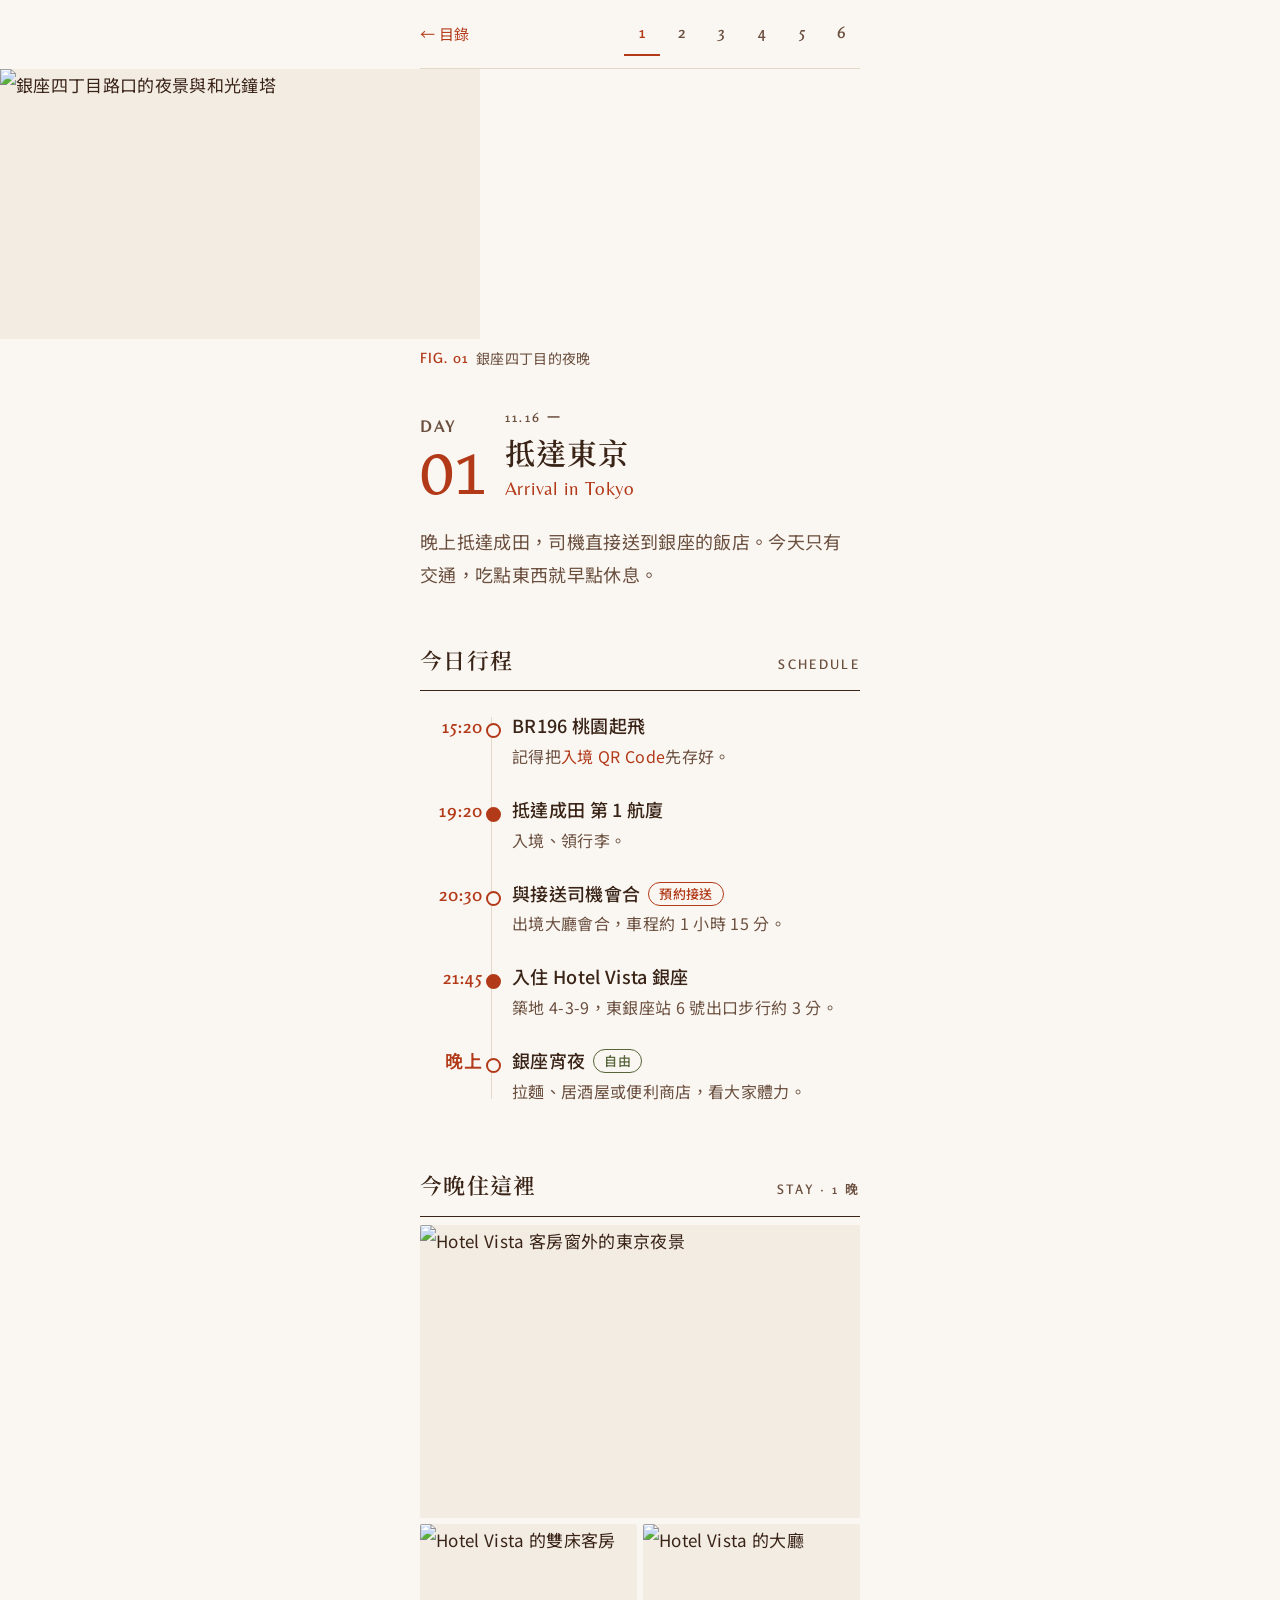
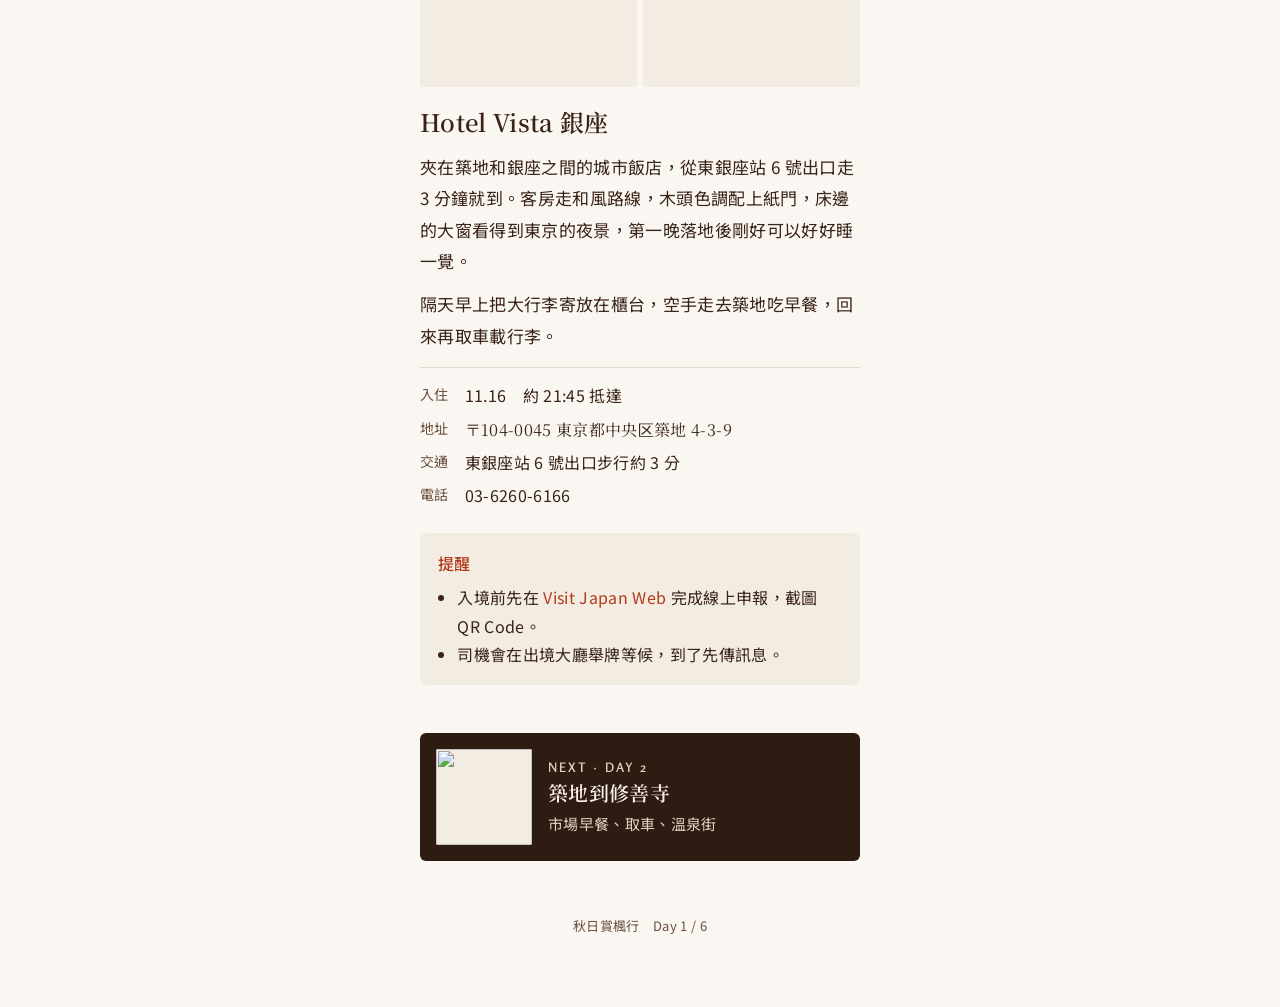
==== day1.html @ c66b7f4b "Add files via upload" ====
<!doctype html>
<html lang="zh-Hant">
<head>
<meta charset="utf-8">
<meta name="viewport" content="width=device-width, initial-scale=1">
<title>Day 1 抵達東京｜秋日賞楓行</title>
<meta property="og:title" content="Day 1 抵達東京｜秋日賞楓行">
<meta property="og:description" content="東京・伊豆・河口湖｜2026.11.16–21 六日溫泉賞楓漫遊">
<link rel="preconnect" href="https://fonts.googleapis.com">
<link rel="preconnect" href="https://fonts.gstatic.com" crossorigin>
<link href="https://fonts.googleapis.com/css2?family=Belleza&amp;family=Noto+Serif+TC:wght@500;600&amp;family=Noto+Sans+TC:wght@400;500&amp;family=Rosario:wght@400;500;600&amp;display=swap" rel="stylesheet">
<style>
body{margin:0;background:#faf7f2}
</style>
<link rel="stylesheet" href="theme.css">
</head>
<body>
<div class="pg">
  <div class="wrap">
    <nav class="topbar" aria-label="頁面導覽">
      <a class="back" href="index.html">← 目錄</a>
      <div class="pager"><a class="on" href="day1.html" aria-current="page">1</a><a href="day2.html">2</a><a href="day3.html">3</a><a href="day4.html">4</a><a href="day5.html">5</a><a href="day6.html">6</a></div>
    </nav>
  </div>

  <figure class="full" style="margin: 0;">
    <div class="ph" style="aspect-ratio: 16 / 9; border-radius: 0;"><img src="images/a27884b0b924a33c79b24aefd55dd2b0.jpg" alt="銀座四丁目路口的夜景與和光鐘塔" style="object-position: 50% 50%;"></div>
  </figure>

  <main class="wrap">
    <p class="cap"><b>FIG. 01</b>銀座四丁目的夜晚</p>

    <header class="dayhead">
      <div class="daynum"><small>DAY</small>01</div>
      <div>
        <p class="eyebrow">11.16 一</p>
        <h1 class="daytitle">抵達東京<span class="daysub">Arrival in Tokyo</span></h1>
      </div>
    </header>
    <p class="lead">晚上抵達成田，司機直接送到銀座的飯店。今天只有交通，吃點東西就早點休息。</p>

    <div class="sect"><h3>今日行程</h3><span class="eyebrow">Schedule</span></div>
    <ol class="stops">
      <li class="stop"><span class="t">15:20</span><div><h4>BR196 桃園起飛</h4><p>記得把<a class="map" href="https://www.vjw.digital.go.jp/" style="color: var(--maple);">入境 QR Code</a>先存好。</p></div></li>
      <li class="stop key"><span class="t">19:20</span><div><h4><a class="map" href="https://www.google.com/maps/search/?api=1&amp;query=%E6%88%90%E7%94%B0%E7%A9%BA%E6%B8%AF%20%E7%AC%AC1%E3%82%BF%E3%83%BC%E3%83%9F%E3%83%8A%E3%83%AB">抵達成田 第 1 航廈</a></h4><p>入境、領行李。</p></div></li>
      <li class="stop"><span class="t">20:30</span><div><h4>與接送司機會合<span class="tag m">預約接送</span></h4><p>出境大廳會合，車程約 1 小時 15 分。</p></div></li>
      <li class="stop key"><span class="t">21:45</span><div><h4>入住 <a class="map" href="https://www.google.com/maps/search/?api=1&amp;query=%E6%9D%B1%E4%BA%AC%E9%83%BD%E4%B8%AD%E5%A4%AE%E5%8C%BA%E7%AF%89%E5%9C%B04-3-9%20%E3%83%9B%E3%83%86%E3%83%AB%E3%83%93%E3%82%B9%E3%82%BF">Hotel Vista 銀座</a></h4><p>築地 4-3-9，東銀座站 6 號出口步行約 3 分。</p></div></li>
      <li class="stop"><span class="t">晚上</span><div><h4>銀座宵夜<span class="tag">自由</span></h4><p>拉麵、居酒屋或便利商店，看大家體力。</p></div></li>
    </ol>

    <div class="sect"><h3>今晚住這裡</h3><span class="eyebrow">Stay · 1 晚</span></div>
    <div class="ph" style="aspect-ratio: 3 / 2;"><img src="images/d02bcaf0a21c6d61e58b4d579644eab6.jpg" alt="Hotel Vista 客房窗外的東京夜景"></div>
    <div class="duo">
      <div class="ph"><img src="images/f8b7f139d33cedc8f0331307c305b56c.jpg" alt="Hotel Vista 的雙床客房"></div>
      <div class="ph"><img src="images/084d3ec6308619ab11140fa03f5c2f76.jpg" alt="Hotel Vista 的大廳"></div>
    </div>
    <h4 class="stayname"><a class="map" href="https://www.google.com/maps/search/?api=1&amp;query=%E6%9D%B1%E4%BA%AC%E9%83%BD%E4%B8%AD%E5%A4%AE%E5%8C%BA%E7%AF%89%E5%9C%B04-3-9%20%E3%83%9B%E3%83%86%E3%83%AB%E3%83%93%E3%82%B9%E3%82%BF">Hotel Vista 銀座</a></h4>
    <p class="spot-body">夾在築地和銀座之間的城市飯店，從東銀座站 6 號出口走 3 分鐘就到。客房走和風路線，木頭色調配上紙門，床邊的大窗看得到東京的夜景，第一晚落地後剛好可以好好睡一覺。</p>
    <p class="spot-body">隔天早上把大行李寄放在櫃台，空手走去築地吃早餐，回來再取車載行李。</p>
    <dl class="facts">
      <dt>入住</dt><dd>11.16　約 21:45 抵達</dd>
      <dt>地址</dt><dd class="jp">〒104-0045 東京都中央区築地 4-3-9</dd>
      <dt>交通</dt><dd>東銀座站 6 號出口步行約 3 分</dd>
      <dt>電話</dt><dd>03-6260-6166</dd>
    </dl>

    <div class="note">
      <h5>提醒</h5>
      <ul><li>入境前先在 <a class="map" href="https://www.vjw.digital.go.jp/" style="color: var(--maple);">Visit Japan Web</a> 完成線上申報，截圖 QR Code。</li><li>司機會在出境大廳舉牌等候，到了先傳訊息。</li></ul>
    </div>

    <a class="next" href="day2.html">
      <div class="ph"><img src="images/4e42da430dfc65bd4dbfb2f222ad8313.jpg" alt=""></div>
      <div><small>NEXT · DAY 2</small><strong>築地到修善寺</strong><span>市場早餐、取車、溫泉街</span></div>
    </a>

    <p class="foot">秋日賞楓行　Day 1 / 6</p>
  </main>
</div>
</body>
</html>
---- theme.css ----
/* 秋日賞楓行 — shared page styles, from the 秋日家族旅行 design system (tokens copied below). */
:root {
  --paper: #faf7f2;
  --paper-deep: #f2ece3;
  --espresso: #2e1b11;
  --ink: #3a2417;
  --ink-soft: #6b4f3f;
  --maple: #b23a19;
  --maple-deep: #8e2b14;
  --on-maple: #fff6ea;
  --cream: #fbf3e6;
  --cream-soft: #e3d2bb;
  --ginkgo: #d9962f;
  --moss: #56653a;
  --rule: #e4d9c9;
  --focus: #8e2b14;
  --font-serif: "Noto Serif TC", "Noto Serif JP", "Songti TC", serif;
  --font-sans: "Noto Sans TC", "PingFang TC", "Heiti TC", sans-serif;
  --font-accent: "Rosario", "Noto Sans TC", sans-serif;
  --font-title: "Belleza", "Rosario", "Noto Sans TC", sans-serif;
}

* { box-sizing: border-box; }
a { color: var(--maple); text-underline-offset: 3px; }
a:hover { color: var(--maple-deep); }
a.map, a.map:hover { color: inherit; text-decoration: none; }
:focus-visible { outline: 2px solid var(--focus); outline-offset: 3px; }

.pg { min-height: 100%; background: var(--paper); color: var(--ink); font-family: var(--font-sans); font-size: 17px; line-height: 1.85; letter-spacing: 0.02em; -webkit-font-smoothing: antialiased; }
.wrap { max-width: 480px; margin: 0 auto; padding-inline: 20px; }
.full { max-width: 480px; margin: 0 auto; }

.eyebrow { margin: 0; font-family: var(--font-accent); font-size: 13px; font-weight: 600; letter-spacing: 0.18em; text-transform: uppercase; color: var(--ink-soft); }
.accent { font-family: var(--font-title); font-style: normal; font-weight: 400; letter-spacing: 0.04em; }

/* top bar on every inner page */
.topbar { display: flex; align-items: center; justify-content: space-between; gap: 8px; padding-block: 12px; border-bottom: 1px solid var(--rule); }
.back { display: inline-flex; align-items: center; gap: 6px; min-height: 44px; font-size: 15px; text-decoration: none; }
.pager { display: flex; gap: 4px; }
.pager a { display: grid; place-items: center; width: 36px; height: 44px; font-family: var(--font-accent); font-weight: 600; font-size: 16px; color: var(--ink-soft); text-decoration: none; border-bottom: 2px solid transparent; }
.pager a.on { color: var(--maple); border-bottom-color: var(--maple); }

/* photos */
.ph { position: relative; overflow: hidden; background: var(--paper-deep); border-radius: 2px; }
.ph img { position: absolute; inset: 0; width: 100%; height: 100%; object-fit: cover; display: block; }
.ph-empty { position: absolute; inset: 0; display: grid; place-content: center; justify-items: center; gap: 6px; color: var(--ink-soft); font-size: 14px; border: 1px dashed var(--rule); text-align: center; padding: 12px; }
.cap { margin: 8px 0 0; display: flex; gap: 8px; font-size: 14px; line-height: 1.6; color: var(--ink-soft); }
.cap b { font-family: var(--font-accent); font-weight: 600; letter-spacing: 0.08em; color: var(--maple); flex-shrink: 0; }

/* day heading */
.dayhead { display: grid; grid-template-columns: auto minmax(0, 1fr); column-gap: 16px; align-items: end; padding-block: 36px 8px; }
.daynum { font-family: var(--font-title); font-weight: 400; font-size: 68px; line-height: 0.9; color: var(--maple); }
.daynum small { display: block; font-size: 16px; font-weight: 600; letter-spacing: 0.16em; color: var(--ink-soft); margin-bottom: 6px; }
.daytitle { margin: 4px 0 0; font-family: var(--font-serif); font-weight: 600; font-size: 30px; line-height: 1.3; letter-spacing: 0.04em; text-wrap: balance; }
.daysub { display: block; margin-top: 4px; font-family: var(--font-title); font-style: normal; font-weight: 400; font-size: 19px; color: var(--maple); letter-spacing: 0.04em; }
.lead { margin: 16px 0 0; font-size: 18px; line-height: 1.85; color: var(--ink-soft); }

/* section label */
.sect { display: flex; align-items: baseline; justify-content: space-between; gap: 12px; margin: 48px 0 8px; padding-bottom: 10px; border-bottom: 1.5px solid var(--ink); }
.sect h3 { margin: 0; font-family: var(--font-serif); font-weight: 600; font-size: 22px; letter-spacing: 0.06em; }

/* schedule */
.stops { list-style: none; margin: 0; padding: 0; position: relative; }
.stops::before { content: ""; position: absolute; left: 71px; top: 18px; bottom: 18px; width: 1px; background: var(--rule); }
.stop { position: relative; display: grid; grid-template-columns: 62px minmax(0, 1fr); column-gap: 30px; padding-block: 12px; }
.stop::before { content: ""; position: absolute; left: 66px; top: 24px; width: 11px; height: 11px; border-radius: 999px; background: var(--paper); border: 2px solid var(--maple); }
.stop.key::before { background: var(--maple); }
.t { font-family: var(--font-accent); font-weight: 600; font-size: 18px; line-height: 1.7; color: var(--maple); text-align: right; }
.stop h4 { margin: 0; font-size: 18px; font-weight: 500; line-height: 1.6; }
.stop p { margin: 2px 0 0; font-size: 16px; line-height: 1.8; color: var(--ink-soft); }
.tag { display: inline-block; margin-left: 8px; padding: 0 10px; border: 1px solid currentColor; border-radius: 999px; font-size: 13px; line-height: 1.7; color: var(--moss); vertical-align: 2px; }
.tag.m { color: var(--maple); }

/* spot feature */
.spot { padding-block: 28px; border-bottom: 1px solid var(--rule); }
.spot:last-child { border-bottom: 0; }
.spot-head { display: grid; grid-template-columns: auto minmax(0, 1fr); column-gap: 12px; align-items: baseline; margin-top: 16px; }
.spot-no { font-family: var(--font-title); font-weight: 400; font-size: 30px; line-height: 1; color: var(--maple); }
.spot h4 { margin: 0; font-family: var(--font-serif); font-weight: 600; font-size: 22px; line-height: 1.45; letter-spacing: 0.03em; }
.meta { grid-column: 2; display: flex; flex-wrap: wrap; gap: 2px 14px; margin: 4px 0 0; font-size: 14px; color: var(--ink-soft); }
.spot-body { margin: 12px 0 0; font-size: 17px; line-height: 1.85; }
.side { display: grid; grid-template-columns: 42% minmax(0, 1fr); gap: 16px; align-items: start; }
.side .spot-head { margin-top: 0; grid-template-columns: minmax(0, 1fr); }
.side .meta { grid-column: 1; }

/* two-up offset photos */
.duo { display: grid; grid-template-columns: repeat(2, minmax(0, 1fr)); gap: 6px; margin-top: 6px; }
.duo .ph { aspect-ratio: 4 / 3; }

/* quote */
.quote { margin: 40px 0 8px; padding: 0; }
.quote p { margin: 0; font-family: var(--font-serif); font-size: 24px; line-height: 1.6; letter-spacing: 0.04em; text-wrap: balance; }
.quote em { font-style: normal; color: var(--maple-deep); }
.quote cite { display: block; margin-top: 10px; font-style: normal; font-size: 14px; color: var(--ink-soft); }

/* note */
.note { margin-top: 24px; padding: 16px 18px; background: var(--paper-deep); border-radius: 6px; }
.note h5 { margin: 0 0 4px; font-size: 16px; font-weight: 500; color: var(--maple); }
.note p { margin: 0; font-size: 16px; line-height: 1.8; }
.note ul { margin: 0; padding-left: 1.2em; font-size: 16px; line-height: 1.8; }

/* next-day link */
.next { display: grid; grid-template-columns: 96px minmax(0, 1fr); gap: 16px; align-items: center; margin: 48px 0 0; padding: 16px; background: var(--espresso); color: var(--cream); border-radius: 6px; text-decoration: none; }
a.next { color: var(--cream); }
a.next:hover { color: var(--cream); background: #3d2618; }
.next strong { font-family: var(--font-serif); }
.next .ph { aspect-ratio: 1 / 1; }
.next small { display: block; font-family: var(--font-accent); font-weight: 600; font-size: 13px; letter-spacing: 0.16em; color: var(--cream-soft); }
.next strong { display: block; font-family: var(--font-serif); font-weight: 600; font-size: 20px; line-height: 1.4; }
.next span { font-size: 15px; color: var(--cream-soft); }

/* checklist */
.ckgroup { margin-top: 32px; }
.ckhead { display: flex; justify-content: space-between; align-items: baseline; padding-bottom: 8px; border-bottom: 1.5px solid var(--ink); }
.ckhead h3 { margin: 0; font-family: var(--font-serif); font-weight: 600; font-size: 21px; }
.ckhead span { font-family: var(--font-accent); font-size: 15px; color: var(--ink-soft); }
.ck { display: flex; align-items: center; gap: 14px; min-height: 56px; padding-block: 8px; border-bottom: 1px solid var(--rule); font-size: 17px; line-height: 1.5; cursor: pointer; }
.ck input { width: 24px; height: 24px; margin: 0; flex-shrink: 0; accent-color: var(--maple); }
.ck input:checked + span { color: var(--ink-soft); text-decoration: line-through; text-decoration-color: var(--rule); }

/* emergency */
.sos { margin-top: 48px; padding: 24px 20px; background: var(--espresso); color: var(--cream); border-radius: 6px; }
.sos h3 { margin: 0; font-family: var(--font-serif); font-weight: 600; font-size: 24px; }
.sos-big { display: grid; grid-template-columns: repeat(2, minmax(0, 1fr)); gap: 12px; margin-top: 16px; }
.sos-big div { border: 1px solid var(--cream-soft); border-radius: 6px; padding: 12px; }
.sos-big span { display: block; font-size: 15px; color: var(--cream-soft); }
.sos-big strong { display: block; font-family: var(--font-accent); font-weight: 600; font-size: 40px; line-height: 1.1; }
.sos-row { padding-block: 14px; border-top: 1px solid rgba(227, 210, 187, 0.25); }
.sos-row:first-of-type { margin-top: 16px; }
.sos-row div { font-size: 16px; }
.sos-row small { display: block; font-size: 14px; color: var(--cream-soft); }
.sos-row strong { display: block; margin-top: 2px; font-family: var(--font-accent); font-weight: 600; font-size: 22px; letter-spacing: 0.02em; user-select: all; }

/* stay facts */
.facts { display: grid; grid-template-columns: auto minmax(0, 1fr); gap: 6px 16px; margin: 16px 0 0; padding-top: 14px; border-top: 1px solid var(--rule); font-size: 16px; line-height: 1.7; }
.facts dt { font-size: 14px; color: var(--ink-soft); padding-top: 1px; }
.facts dd { margin: 0; min-width: 0; }
.jp { font-family: var(--font-serif); }
.stayname { margin: 18px 0 0; font-family: var(--font-serif); font-weight: 600; font-size: 24px; line-height: 1.4; }

.foot { padding-block: 40px 56px; text-align: center; font-size: 13px; color: var(--ink-soft); }
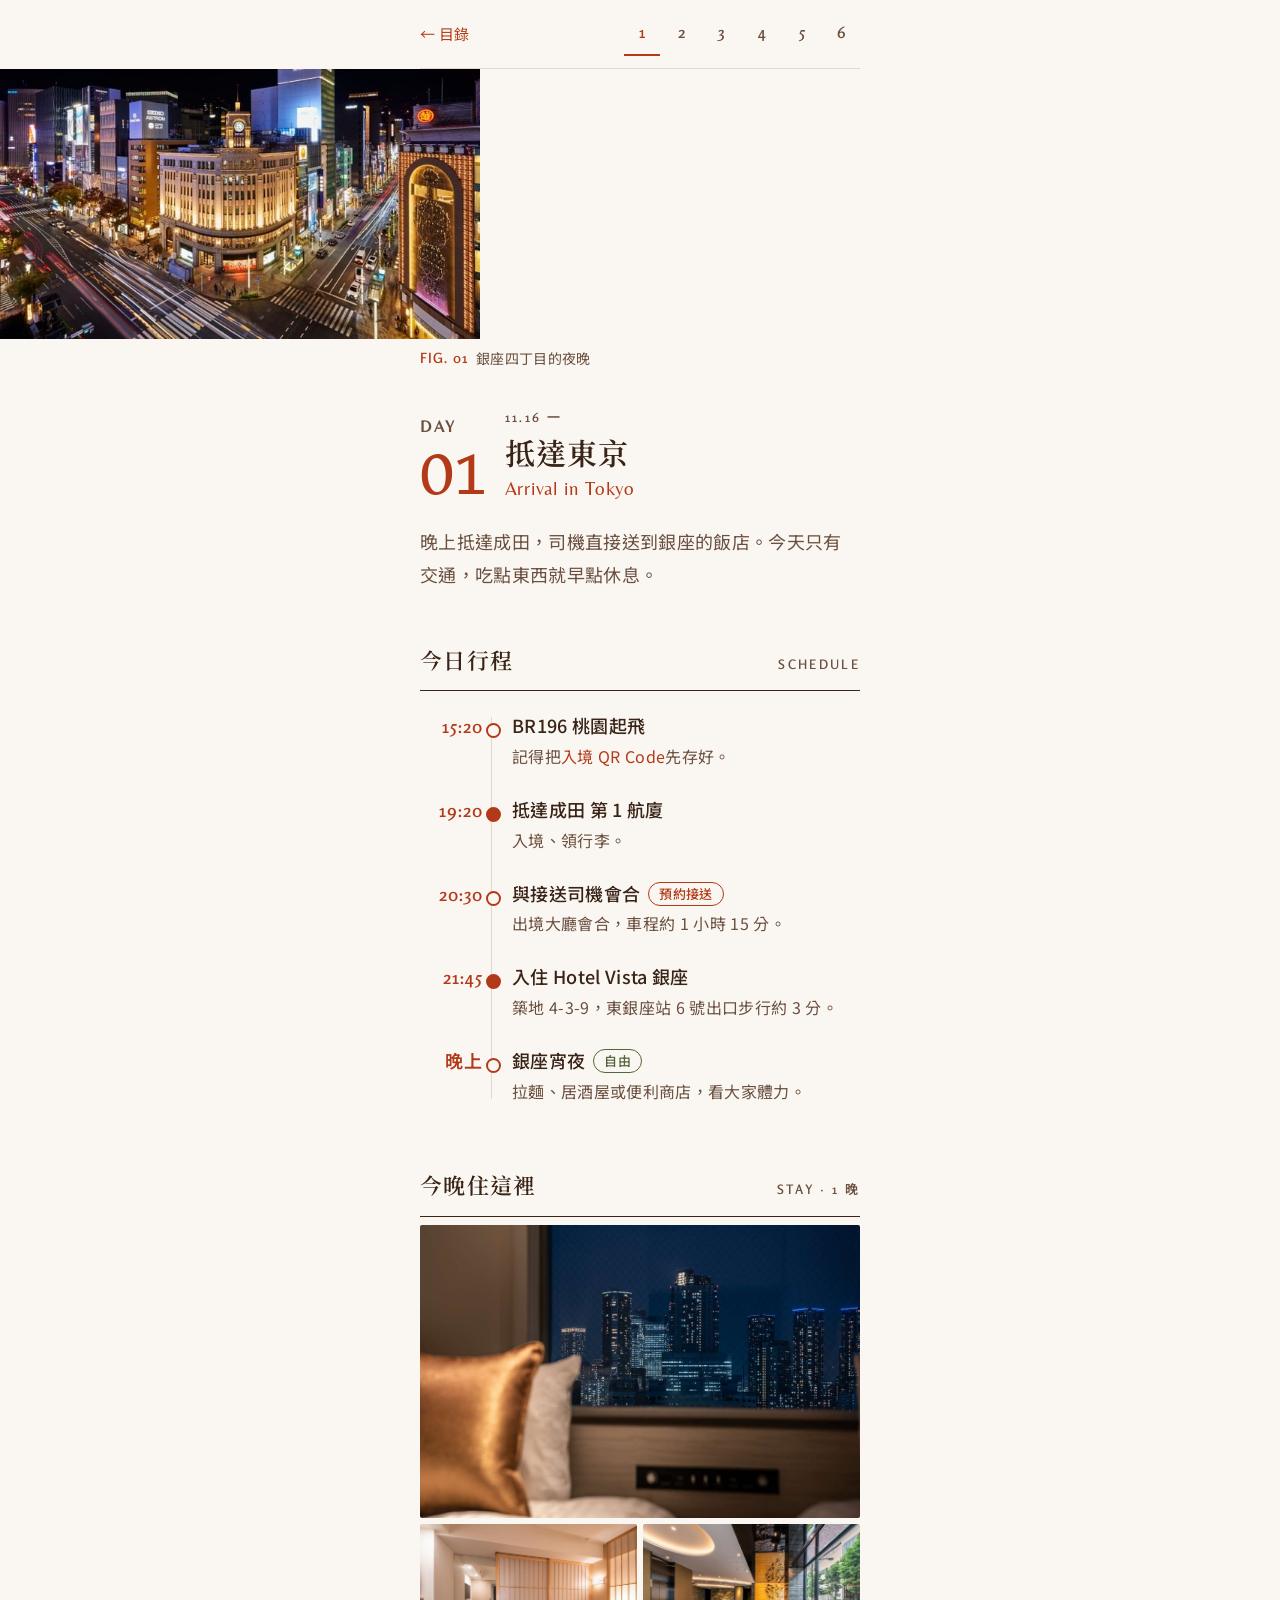
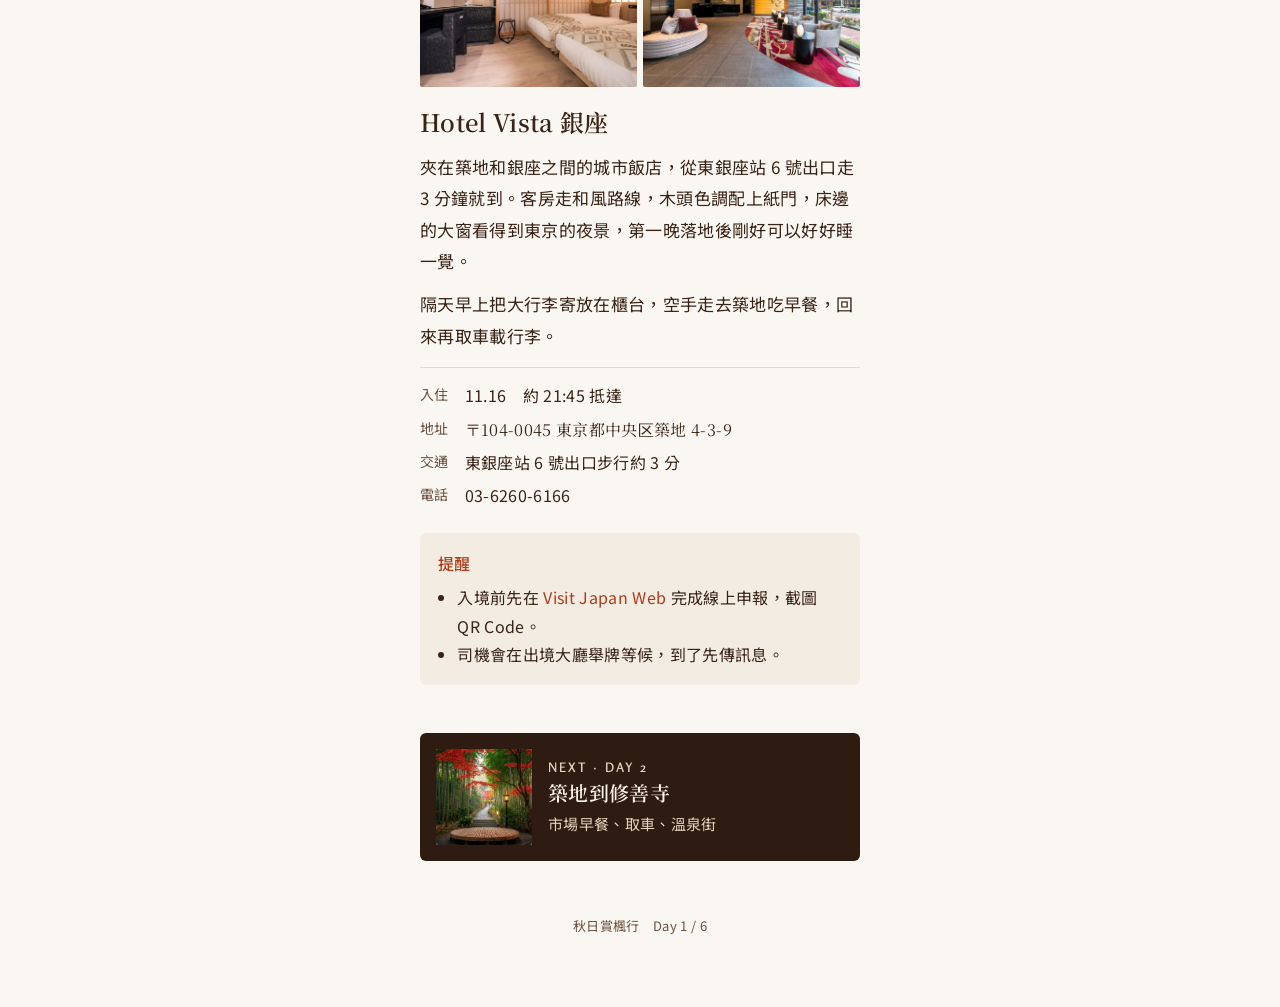
==== commit 7c1aa25c: "Add files via upload" ====
--- a/day1.html
+++ b/day1.html
@@ -24,7 +24,7 @@
   </div>
 
   <figure class="full" style="margin: 0;">
-    <div class="ph" style="aspect-ratio: 16 / 9; border-radius: 0;"><img src="images/a27884b0b924a33c79b24aefd55dd2b0.jpg" alt="銀座四丁目路口的夜景與和光鐘塔" style="object-position: 50% 50%;"></div>
+    <div class="ph" style="aspect-ratio: 16 / 9; border-radius: 0;"><img src="a27884b0b924a33c79b24aefd55dd2b0.jpg" alt="銀座四丁目路口的夜景與和光鐘塔" style="object-position: 50% 50%;"></div>
   </figure>
 
   <main class="wrap">
@@ -49,10 +49,10 @@
     </ol>
 
     <div class="sect"><h3>今晚住這裡</h3><span class="eyebrow">Stay · 1 晚</span></div>
-    <div class="ph" style="aspect-ratio: 3 / 2;"><img src="images/d02bcaf0a21c6d61e58b4d579644eab6.jpg" alt="Hotel Vista 客房窗外的東京夜景"></div>
+    <div class="ph" style="aspect-ratio: 3 / 2;"><img src="d02bcaf0a21c6d61e58b4d579644eab6.jpg" alt="Hotel Vista 客房窗外的東京夜景"></div>
     <div class="duo">
-      <div class="ph"><img src="images/f8b7f139d33cedc8f0331307c305b56c.jpg" alt="Hotel Vista 的雙床客房"></div>
-      <div class="ph"><img src="images/084d3ec6308619ab11140fa03f5c2f76.jpg" alt="Hotel Vista 的大廳"></div>
+      <div class="ph"><img src="f8b7f139d33cedc8f0331307c305b56c.jpg" alt="Hotel Vista 的雙床客房"></div>
+      <div class="ph"><img src="084d3ec6308619ab11140fa03f5c2f76.jpg" alt="Hotel Vista 的大廳"></div>
     </div>
     <h4 class="stayname"><a class="map" href="https://www.google.com/maps/search/?api=1&amp;query=%E6%9D%B1%E4%BA%AC%E9%83%BD%E4%B8%AD%E5%A4%AE%E5%8C%BA%E7%AF%89%E5%9C%B04-3-9%20%E3%83%9B%E3%83%86%E3%83%AB%E3%83%93%E3%82%B9%E3%82%BF">Hotel Vista 銀座</a></h4>
     <p class="spot-body">夾在築地和銀座之間的城市飯店，從東銀座站 6 號出口走 3 分鐘就到。客房走和風路線，木頭色調配上紙門，床邊的大窗看得到東京的夜景，第一晚落地後剛好可以好好睡一覺。</p>
@@ -70,7 +70,7 @@
     </div>
 
     <a class="next" href="day2.html">
-      <div class="ph"><img src="images/4e42da430dfc65bd4dbfb2f222ad8313.jpg" alt=""></div>
+      <div class="ph"><img src="4e42da430dfc65bd4dbfb2f222ad8313.jpg" alt=""></div>
       <div><small>NEXT · DAY 2</small><strong>築地到修善寺</strong><span>市場早餐、取車、溫泉街</span></div>
     </a>
 
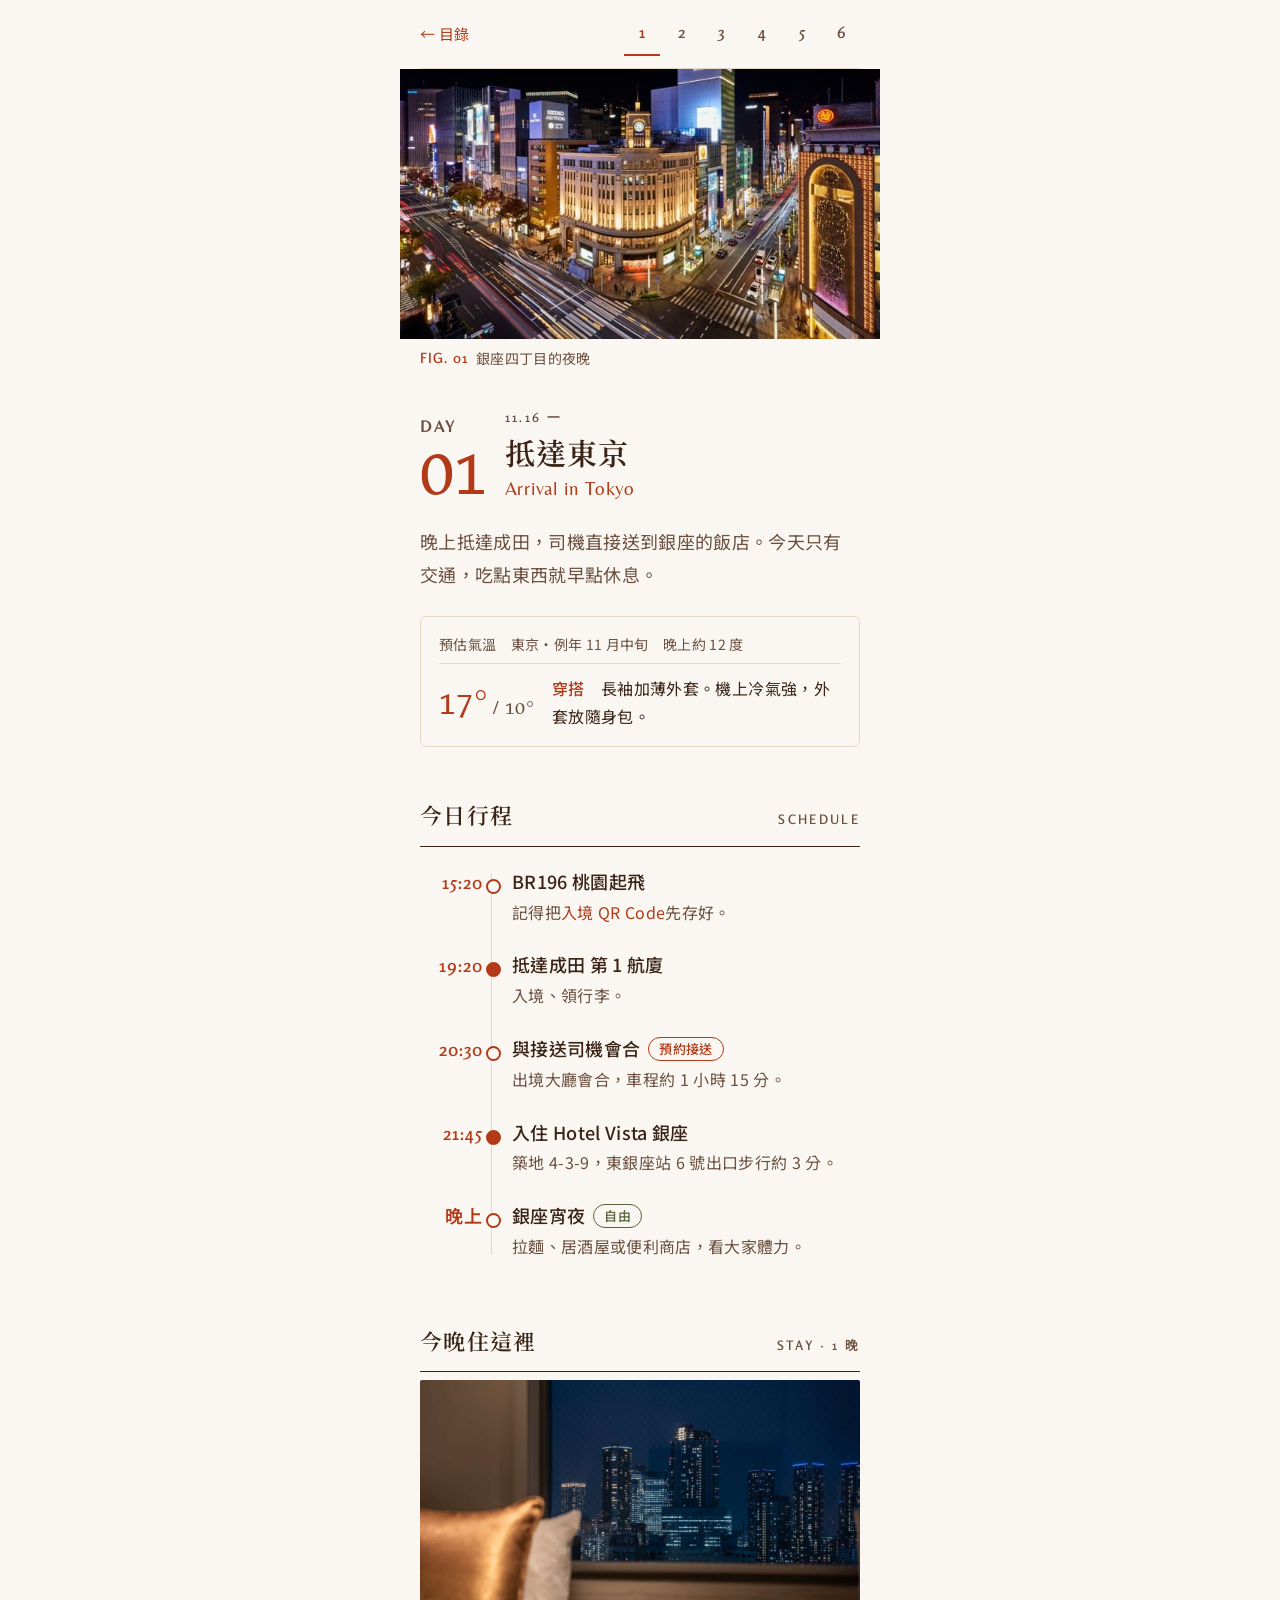
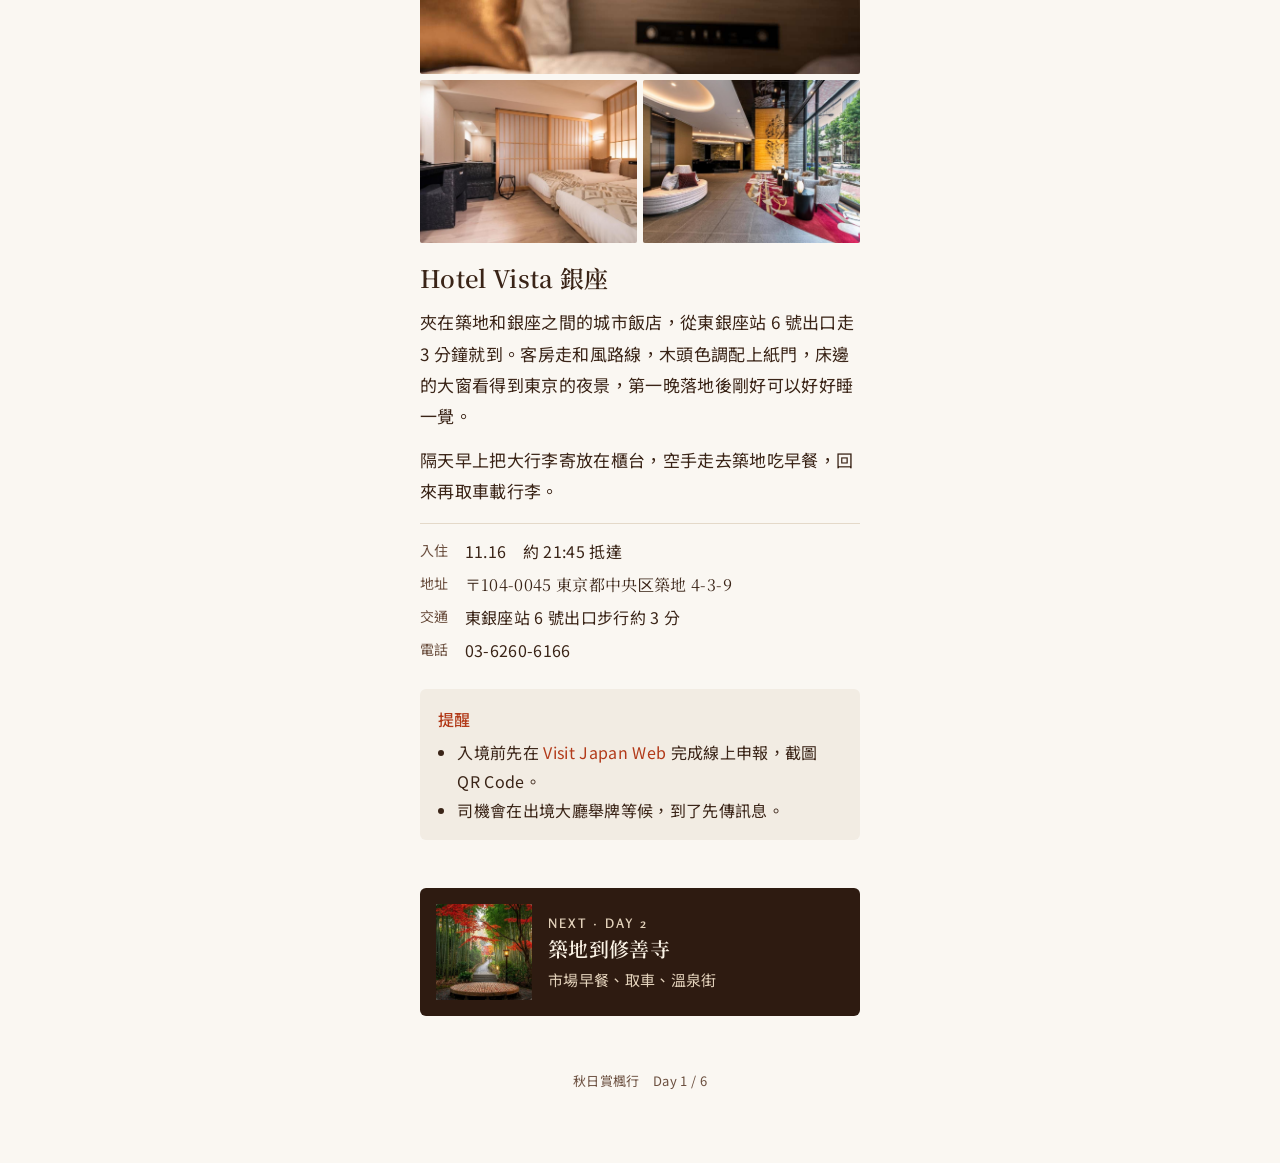
==== commit 8a60c752: "Add files via upload" ====
--- a/day1.html
+++ b/day1.html
@@ -6,6 +6,9 @@
 <title>Day 1 抵達東京｜秋日賞楓行</title>
 <meta property="og:title" content="Day 1 抵達東京｜秋日賞楓行">
 <meta property="og:description" content="東京・伊豆・河口湖｜2026.11.16–21 六日溫泉賞楓漫遊">
+<meta property="og:image" content="https://irisspace.github.io/autumn-trip/9138c6395874d44f3762e16aa36c47fa.jpg">
+<meta property="og:url" content="https://irisspace.github.io/autumn-trip/day1.html">
+<link rel="apple-touch-icon" href="9138c6395874d44f3762e16aa36c47fa.jpg">
 <link rel="preconnect" href="https://fonts.googleapis.com">
 <link rel="preconnect" href="https://fonts.gstatic.com" crossorigin>
 <link href="https://fonts.googleapis.com/css2?family=Belleza&amp;family=Noto+Serif+TC:wght@500;600&amp;family=Noto+Sans+TC:wght@400;500&amp;family=Rosario:wght@400;500;600&amp;display=swap" rel="stylesheet">
@@ -23,7 +26,7 @@
     </nav>
   </div>
 
-  <figure class="full" style="margin: 0;">
+  <figure class="full" style="margin: 0 auto;">
     <div class="ph" style="aspect-ratio: 16 / 9; border-radius: 0;"><img src="a27884b0b924a33c79b24aefd55dd2b0.jpg" alt="銀座四丁目路口的夜景與和光鐘塔" style="object-position: 50% 50%;"></div>
   </figure>
 
@@ -38,6 +41,11 @@
       </div>
     </header>
     <p class="lead">晚上抵達成田，司機直接送到銀座的飯店。今天只有交通，吃點東西就早點休息。</p>
+    <div class="wx" aria-label="預估氣溫與穿搭">
+      <p class="wx-where">預估氣溫　東京・例年 11 月中旬　晚上約 12 度</p>
+      <div class="wx-temp">17°<small> / 10°</small></div>
+      <p class="wx-wear"><b>穿搭</b>　長袖加薄外套。機上冷氣強，外套放隨身包。</p>
+    </div>
 
     <div class="sect"><h3>今日行程</h3><span class="eyebrow">Schedule</span></div>
     <ol class="stops">
--- a/theme.css
+++ b/theme.css
@@ -138,4 +138,12 @@
 .jp { font-family: var(--font-serif); }
 .stayname { margin: 18px 0 0; font-family: var(--font-serif); font-weight: 600; font-size: 24px; line-height: 1.4; }
 
+/* daily weather & what to wear */
+.wx { display: grid; grid-template-columns: auto minmax(0, 1fr); gap: 4px 18px; align-items: center; margin-top: 24px; padding: 16px 18px; border: 1px solid var(--rule); border-radius: 6px; }
+.wx-temp { font-family: var(--font-title); font-size: 34px; line-height: 1; color: var(--maple); white-space: nowrap; }
+.wx-temp small { font-size: 20px; color: var(--ink-soft); }
+.wx-where { grid-column: 1 / -1; margin: 0 0 6px; padding-bottom: 8px; border-bottom: 1px solid var(--rule); font-size: 14px; line-height: 1.6; color: var(--ink-soft); }
+.wx-wear { margin: 0; font-size: 16px; line-height: 1.75; }
+.wx-wear b { font-weight: 500; color: var(--maple); }
+
 .foot { padding-block: 40px 56px; text-align: center; font-size: 13px; color: var(--ink-soft); }
